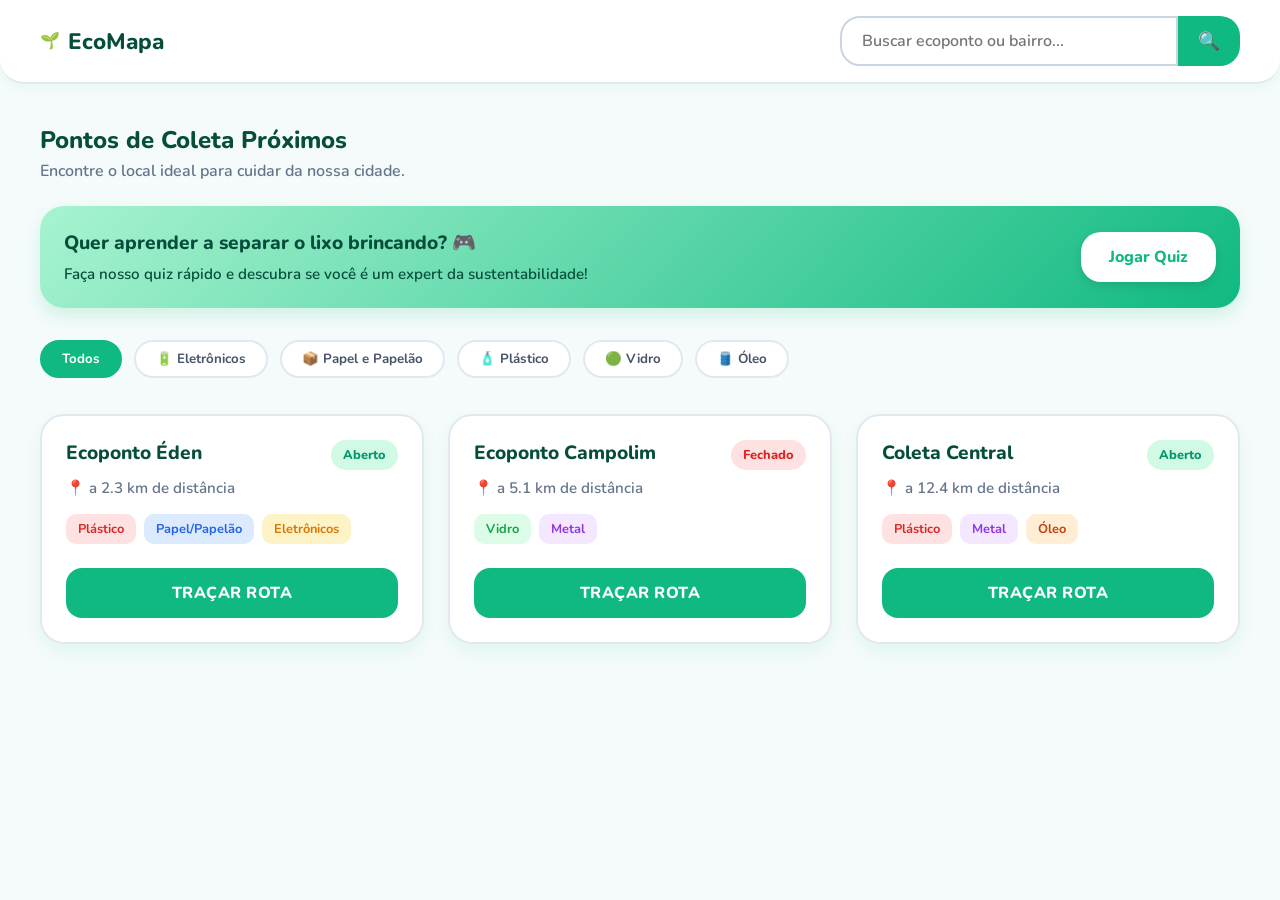
==== index.html @ 35555a13 "Pages" ====
<!DOCTYPE html>
<html lang="pt-BR">
<head>
  <meta charset="UTF-8">
  <meta name="viewport" content="width=device-width, initial-scale=1.0">
  <title>EcoMapa - Cidades Inteligentes</title>
  
  <link rel="stylesheet" href="../css/capa.css">
  
  <link rel="preconnect" href="https://fonts.googleapis.com">
  <link rel="preconnect" href="https://fonts.gstatic.com" crossorigin>
  <link href="https://fonts.googleapis.com/css2?family=Nunito:wght@400;600;800&display=swap" rel="stylesheet">
</head>
<body>

  <header class="header-principal">
    <div class="logo-container">
      <span class="logo-icone">🌱</span>
      <h1 class="logo-texto">EcoMapa</h1>
    </div>
    
    <div class="busca-container">
      <input type="text" id="campo-busca" class="input-busca" placeholder="Buscar ecoponto ou bairro...">
      <button class="btn-busca" aria-label="Buscar">🔍</button>
    </div>
  </header>

  <main class="conteudo-principal">
    
    <div class="titulo-secao">
      <h2>Pontos de Coleta Próximos</h2>
      <p>Encontre o local ideal para cuidar da nossa cidade.</p>
    </div>

    <div class="banner-quiz">
      <div class="texto-quiz">
        <h3>Quer aprender a separar o lixo brincando? 🎮</h3>
        <p>Faça nosso quiz rápido e descubra se você é um expert da sustentabilidade!</p>
      </div>
      <button class="btn-quiz" id="btn-abrir-quiz">Jogar Quiz</button>
    </div>

    <section class="filtros">
      <button class="btn-filtro ativo" data-filter="todos">Todos</button>
      <button class="btn-filtro" data-filter="eletronico">🔋 Eletrônicos</button>
      <button class="btn-filtro" data-filter="papel">📦 Papel e Papelão</button>
      <button class="btn-filtro" data-filter="plastico">🧴 Plástico</button>
      <button class="btn-filtro" data-filter="vidro">🟢 Vidro</button>
      <button class="btn-filtro" data-filter="oleo">🛢️ Óleo</button>
    </section>

    <section class="grid-ecopontos" id="lista-cards">
      
      <div class="card-ecoponto" data-categorias="plastico papel eletronico" data-lat="-23.4312" data-lng="-47.4123">
        <div class="card-header">
          <h3 class="nome-ecoponto">Ecoponto Éden</h3>
          <span class="status aberto">Aberto</span>
        </div>
        <p class="distancia">📍 a 2.3 km de distância</p>
        <div class="materiais">
          <span class="tag plastico">Plástico</span>
          <span class="tag papel">Papel/Papelão</span>
          <span class="tag eletronico">Eletrônicos</span>
        </div>
        <button class="btn-rota">Traçar Rota</button>
      </div>

      <div class="card-ecoponto" data-categorias="vidro metal" data-lat="-23.5354" data-lng="-47.4645">
        <div class="card-header">
          <h3 class="nome-ecoponto">Ecoponto Campolim</h3>
          <span class="status fechado">Fechado</span>
        </div>
        <p class="distancia">📍 a 5.1 km de distância</p>
        <div class="materiais">
          <span class="tag vidro">Vidro</span>
          <span class="tag metal">Metal</span>
        </div>
        <button class="btn-rota">Traçar Rota</button>
      </div>

      <div class="card-ecoponto" data-categorias="plastico metal oleo" data-lat="-23.5342" data-lng="-47.2608">
        <div class="card-header">
          <h3 class="nome-ecoponto">Coleta Central</h3>
          <span class="status aberto">Aberto</span>
        </div>
        <p class="distancia">📍 a 12.4 km de distância</p>
        <div class="materiais">
          <span class="tag plastico">Plástico</span>
          <span class="tag metal">Metal</span>
          <span class="tag oleo">Óleo</span>
        </div>
        <button class="btn-rota">Traçar Rota</button>
      </div>

    </section>
  </main>

  <script src="../js/capa.js"></script>
</body>
</html>
---- css/capa.css ----
/* RESET E FONTES - Estilo Fofo (Soft UI) */
body {
  margin: 0;
  font-family: 'Nunito', sans-serif;
  background-color: #F4FBFA; /* Fundo verde menta bem clarinho */
  color: #333;
}

/* CABEÇALHO */
.header-principal {
  background-color: #FFFFFF;
  padding: 16px 20px;
  display: flex;
  flex-direction: column;
  gap: 16px;
  box-shadow: 0 4px 12px rgba(16, 185, 129, 0.05);
  position: sticky;
  top: 0;
  z-index: 100;
  border-bottom: 2px solid #E2E8F0;
  border-radius: 0 0 24px 24px; /* Cabeçalho arredondado embaixo */
}

.logo-container {
  display: flex;
  align-items: center;
  gap: 8px;
}

.logo-texto {
  font-size: 1.4rem;
  font-weight: 800;
  color: #064E3B; /* Verde bem escuro */
  margin: 0;
}

.busca-container {
  display: flex;
  width: 100%;
}

.input-busca {
  width: 100%;
  font-family: 'Nunito', sans-serif;
  padding: 12px 20px;
  border: 2px solid #CBD5E1;
  border-radius: 20px 0 0 20px; /* Arredondado amigável */
  font-size: 1rem;
  font-weight: 600;
  outline: none;
  transition: border-color 0.2s;
}

.input-busca:focus { border-color: #10B981; }

.btn-busca {
  background-color: #10B981;
  color: white;
  border: none;
  padding: 0 20px;
  border-radius: 0 20px 20px 0;
  cursor: pointer;
  font-size: 1.1rem;
}

.btn-busca:hover { background-color: #059669; }

/* ÁREA PRINCIPAL */
.conteudo-principal {
  padding: 24px 20px;
  max-width: 1200px;
  margin: 0 auto;
}

.titulo-secao h2 {
  margin: 0 0 4px 0;
  color: #064E3B;
  font-weight: 800;
}

.titulo-secao p {
  margin: 0 0 24px 0;
  color: #64748B;
  font-weight: 600;
}

/* BANNER DO QUIZ */
.banner-quiz {
  background: linear-gradient(135deg, #A7F3D0 0%, #10B981 100%);
  border-radius: 24px;
  padding: 24px;
  display: flex;
  justify-content: space-between;
  align-items: center;
  margin-bottom: 32px;
  box-shadow: 0 8px 16px rgba(16, 185, 129, 0.15);
}

.texto-quiz h3 {
  margin: 0 0 8px 0;
  color: #064E3B;
  font-weight: 800;
  font-size: 1.2rem;
}

.texto-quiz p {
  margin: 0;
  color: #064E3B;
  font-weight: 600;
  font-size: 0.95rem;
}

.btn-quiz {
  background-color: #FFFFFF;
  color: #10B981;
  border: none;
  padding: 14px 28px;
  border-radius: 20px;
  font-family: 'Nunito', sans-serif;
  font-weight: 800;
  font-size: 1rem;
  cursor: pointer;
  box-shadow: 0 4px 10px rgba(0, 0, 0, 0.1);
  transition: transform 0.2s;
  white-space: nowrap;
}

.btn-quiz:hover { transform: scale(1.05) translateY(-2px); }
.btn-quiz:active { transform: scale(0.95); }

/* FILTROS */
.filtros {
  display: flex;
  gap: 12px;
  overflow-x: auto;
  padding-bottom: 12px;
  margin-bottom: 24px;
  scrollbar-width: none;
}
.filtros::-webkit-scrollbar { display: none; }

.btn-filtro {
  background-color: #FFFFFF;
  border: 2px solid #E2E8F0;
  padding: 8px 20px;
  border-radius: 30px; /* Estilo pílula gordinha */
  font-family: 'Nunito', sans-serif;
  font-weight: 700;
  color: #475569;
  cursor: pointer;
  white-space: nowrap;
  transition: all 0.2s;
}

.btn-filtro:hover { border-color: #10B981; color: #10B981; transform: translateY(-2px); }
.btn-filtro.ativo { background-color: #10B981; color: white; border-color: #10B981; }

/* GRID DE CARDS */
.grid-ecopontos {
  display: grid;
  grid-template-columns: repeat(auto-fill, minmax(300px, 1fr));
  gap: 24px;
}

.card-ecoponto {
  background-color: #FFFFFF;
  border-radius: 24px; /* Mais arredondado */
  padding: 24px;
  box-shadow: 0 8px 16px rgba(16, 185, 129, 0.08);
  border: 2px solid #E2E8F0;
  transition: transform 0.3s cubic-bezier(0.175, 0.885, 0.32, 1.275), box-shadow 0.3s; /* Efeito Bounce (Pulo) */
}

.card-ecoponto:hover {
  transform: translateY(-8px) scale(1.02);
  box-shadow: 0 15px 25px rgba(16, 185, 129, 0.15);
  border-color: #10B981;
}

.card-header {
  display: flex;
  justify-content: space-between;
  align-items: flex-start;
  margin-bottom: 8px;
}

.card-header h3 {
  margin: 0;
  color: #064E3B;
  font-size: 1.2rem;
  font-weight: 800;
}

.status {
  font-size: 0.8rem;
  font-weight: 800;
  padding: 6px 12px;
  border-radius: 20px;
  white-space: nowrap;
}
.status.aberto { background-color: #D1FAE5; color: #059669; }
.status.fechado { background-color: #FEE2E2; color: #DC2626; }

.distancia {
  color: #64748B;
  font-size: 0.95rem;
  font-weight: 600;
  margin-top: 0;
  margin-bottom: 16px;
}

.materiais {
  display: flex;
  flex-wrap: wrap;
  gap: 8px;
  margin-bottom: 24px;
}

.tag {
  font-size: 0.8rem;
  font-weight: 700;
  padding: 6px 12px;
  border-radius: 10px;
}
.tag.plastico { background-color: #FEE2E2; color: #DC2626; }
.tag.papel { background-color: #DBEAFE; color: #2563EB; }
.tag.eletronico { background-color: #FEF3C7; color: #D97706; }
.tag.vidro { background-color: #DCFCE7; color: #16A34A; }
.tag.metal { background-color: #F3E8FF; color: #9333EA; }
.tag.oleo { background-color: #FFEDD5; color: #C2410C; }

/* BOTÃO DE ROTA WAZE */
.btn-rota {
  width: 100%;
  background-color: #10B981;
  color: white;
  border: none;
  padding: 14px;
  border-radius: 16px;
  font-family: 'Nunito', sans-serif;
  font-size: 1rem;
  font-weight: 800;
  text-transform: uppercase;
  letter-spacing: 0.5px;
  cursor: pointer;
  transition: background-color 0.2s, transform 0.1s;
}
.btn-rota:hover { background-color: #059669; }
.btn-rota:active { transform: scale(0.95); }

/* CLASSE JS */
.escondido { display: none !important; }

/* RESPONSIVIDADE */
@media (min-width: 768px) {
  .header-principal {
    flex-direction: row;
    justify-content: space-between;
    align-items: center;
    padding: 16px 40px;
  }
  .busca-container { max-width: 400px; }
  .conteudo-principal { padding: 40px; }
}

@media (max-width: 600px) {
  .banner-quiz {
    flex-direction: column;
    text-align: center;
    gap: 16px;
  }
}
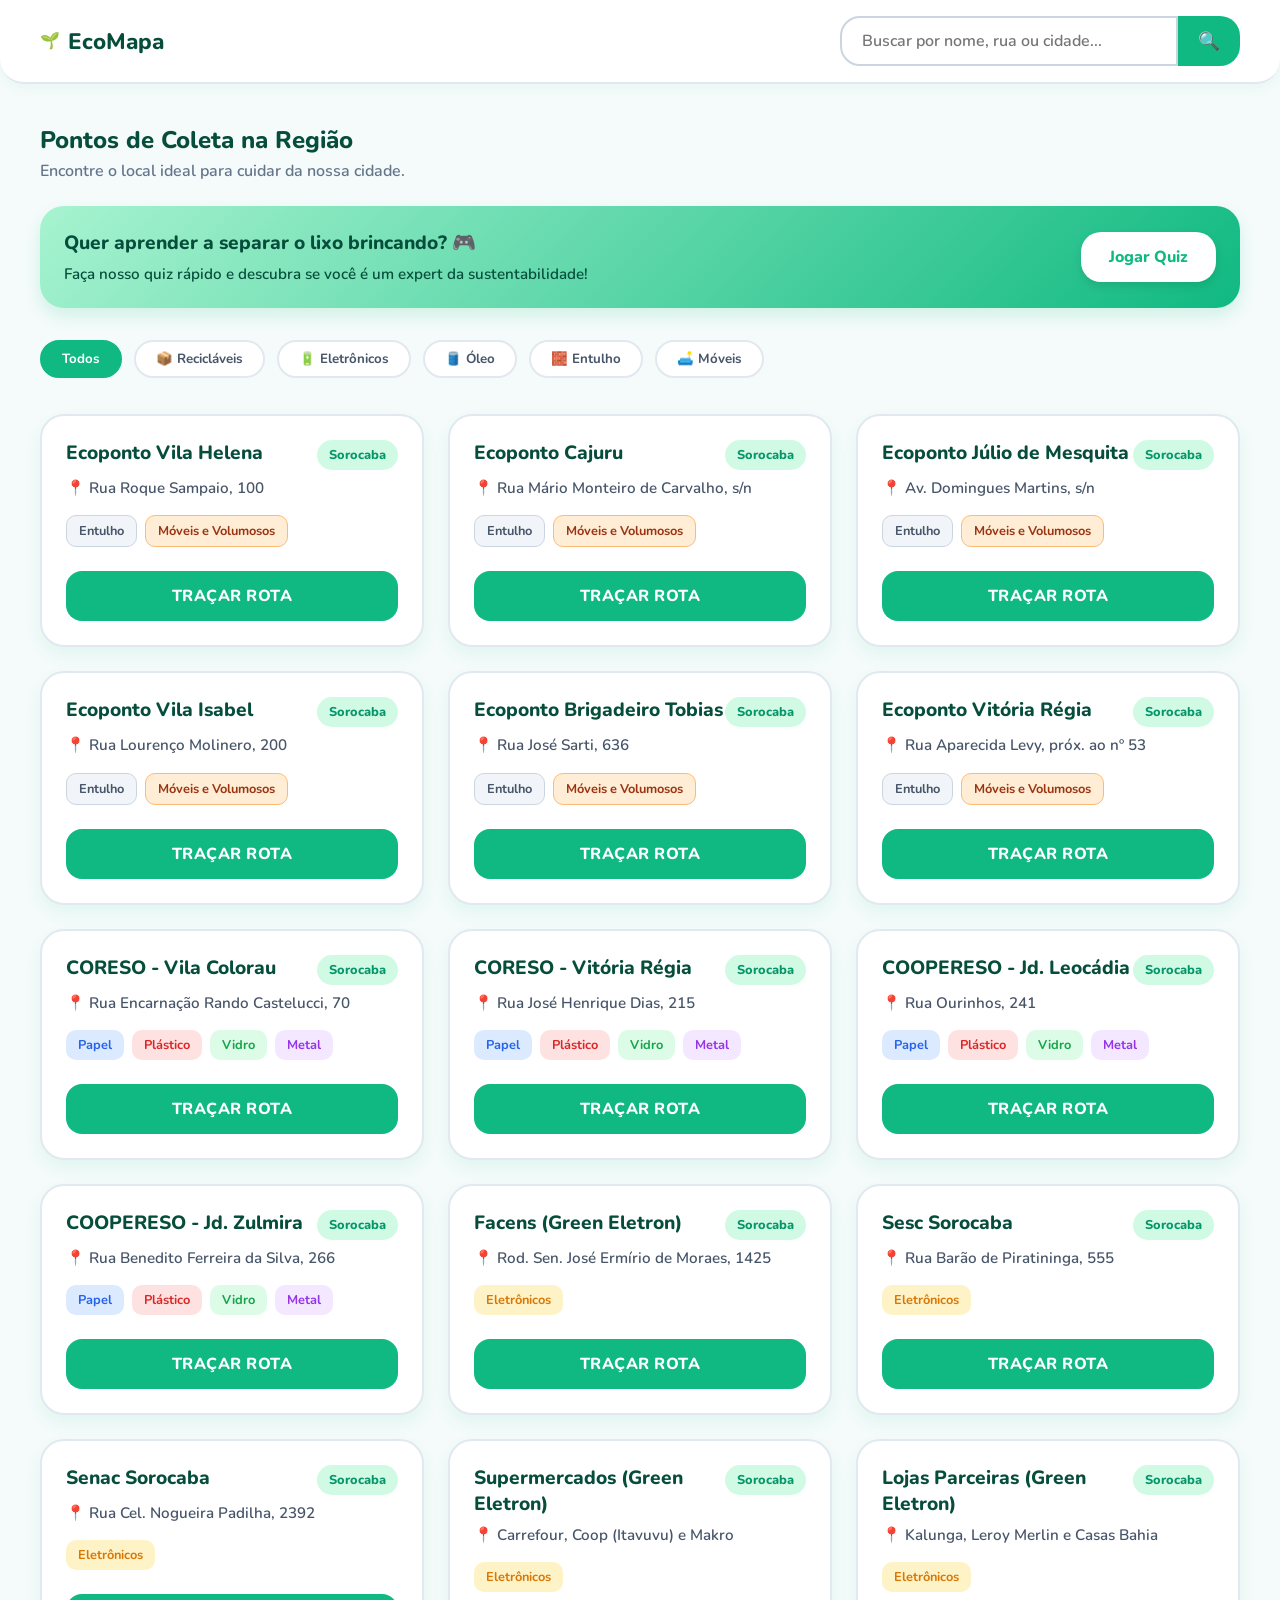
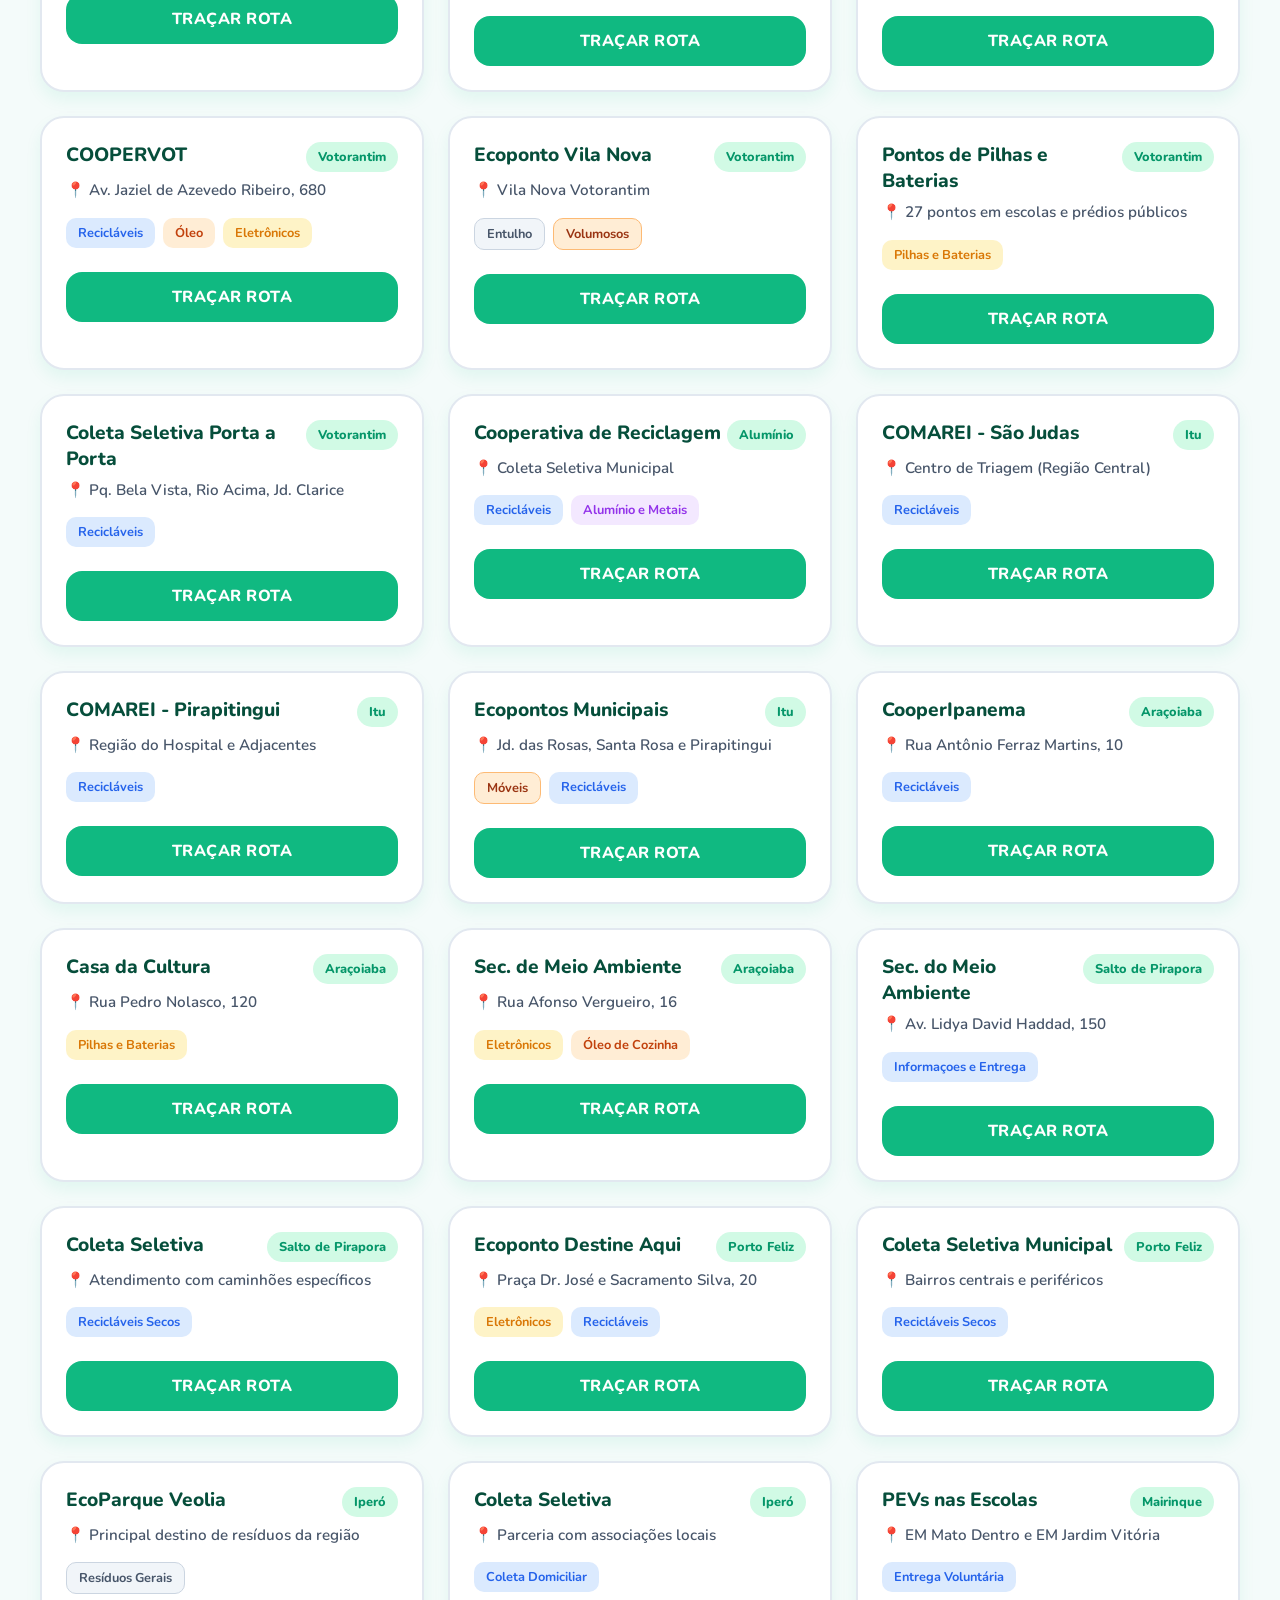
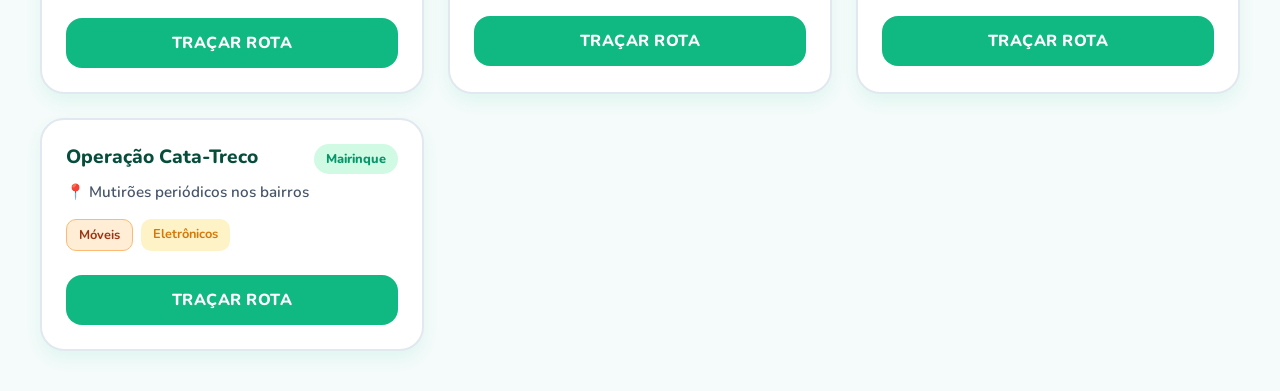
==== commit 16116c75: "Adicionei mais cards de locais" ====
--- a/index.html
+++ b/index.html
@@ -3,12 +3,8 @@
 <head>
   <meta charset="UTF-8">
   <meta name="viewport" content="width=device-width, initial-scale=1.0">
-  <title>EcoMapa - Cidades Inteligentes</title>
-  
-  <link rel="stylesheet" href="../css/capa.css">
-  
-  <link rel="preconnect" href="https://fonts.googleapis.com">
-  <link rel="preconnect" href="https://fonts.gstatic.com" crossorigin>
+  <title>EcoMapa - Cidades Inteligentes</title> 
+  <link rel="stylesheet" href="./css/capa.css">
   <link href="https://fonts.googleapis.com/css2?family=Nunito:wght@400;600;800&display=swap" rel="stylesheet">
 </head>
 <body>
@@ -20,7 +16,7 @@
     </div>
     
     <div class="busca-container">
-      <input type="text" id="campo-busca" class="input-busca" placeholder="Buscar ecoponto ou bairro...">
+      <input type="text" id="campo-busca" class="input-busca" placeholder="Buscar por nome, rua ou cidade...">
       <button class="btn-busca" aria-label="Buscar">🔍</button>
     </div>
   </header>
@@ -28,7 +24,7 @@
   <main class="conteudo-principal">
     
     <div class="titulo-secao">
-      <h2>Pontos de Coleta Próximos</h2>
+      <h2>Pontos de Coleta na Região</h2>
       <p>Encontre o local ideal para cuidar da nossa cidade.</p>
     </div>
 
@@ -42,59 +38,257 @@
 
     <section class="filtros">
       <button class="btn-filtro ativo" data-filter="todos">Todos</button>
+      <button class="btn-filtro" data-filter="papel">📦 Recicláveis</button>
       <button class="btn-filtro" data-filter="eletronico">🔋 Eletrônicos</button>
-      <button class="btn-filtro" data-filter="papel">📦 Papel e Papelão</button>
-      <button class="btn-filtro" data-filter="plastico">🧴 Plástico</button>
-      <button class="btn-filtro" data-filter="vidro">🟢 Vidro</button>
       <button class="btn-filtro" data-filter="oleo">🛢️ Óleo</button>
+      <button class="btn-filtro" data-filter="entulho">🧱 Entulho</button>
+      <button class="btn-filtro" data-filter="moveis">🛋️ Móveis</button>
     </section>
 
     <section class="grid-ecopontos" id="lista-cards">
       
-      <div class="card-ecoponto" data-categorias="plastico papel eletronico" data-lat="-23.4312" data-lng="-47.4123">
-        <div class="card-header">
-          <h3 class="nome-ecoponto">Ecoponto Éden</h3>
-          <span class="status aberto">Aberto</span>
-        </div>
-        <p class="distancia">📍 a 2.3 km de distância</p>
-        <div class="materiais">
-          <span class="tag plastico">Plástico</span>
-          <span class="tag papel">Papel/Papelão</span>
-          <span class="tag eletronico">Eletrônicos</span>
-        </div>
-        <button class="btn-rota">Traçar Rota</button>
-      </div>
-
-      <div class="card-ecoponto" data-categorias="vidro metal" data-lat="-23.5354" data-lng="-47.4645">
-        <div class="card-header">
-          <h3 class="nome-ecoponto">Ecoponto Campolim</h3>
-          <span class="status fechado">Fechado</span>
-        </div>
-        <p class="distancia">📍 a 5.1 km de distância</p>
-        <div class="materiais">
-          <span class="tag vidro">Vidro</span>
-          <span class="tag metal">Metal</span>
-        </div>
-        <button class="btn-rota">Traçar Rota</button>
-      </div>
-
-      <div class="card-ecoponto" data-categorias="plastico metal oleo" data-lat="-23.5342" data-lng="-47.2608">
-        <div class="card-header">
-          <h3 class="nome-ecoponto">Coleta Central</h3>
-          <span class="status aberto">Aberto</span>
-        </div>
-        <p class="distancia">📍 a 12.4 km de distância</p>
-        <div class="materiais">
-          <span class="tag plastico">Plástico</span>
-          <span class="tag metal">Metal</span>
-          <span class="tag oleo">Óleo</span>
-        </div>
+      <div class="card-ecoponto" data-categorias="entulho moveis" data-lat="-23.4562" data-lng="-47.4851">
+        <div class="card-header"><h3>Ecoponto Vila Helena</h3><span class="status aberto">Sorocaba</span></div>
+        <p class="endereco">📍 Rua Roque Sampaio, 100</p>
+        <div class="materiais"><span class="tag entulho">Entulho</span><span class="tag moveis">Móveis e Volumosos</span></div>
+        <button class="btn-rota">Traçar Rota</button>
+      </div>
+
+      <div class="card-ecoponto" data-categorias="entulho moveis" data-lat="-23.4448" data-lng="-47.4087">
+        <div class="card-header"><h3>Ecoponto Cajuru</h3><span class="status aberto">Sorocaba</span></div>
+        <p class="endereco">📍 Rua Mário Monteiro de Carvalho, s/n</p>
+        <div class="materiais"><span class="tag entulho">Entulho</span><span class="tag moveis">Móveis e Volumosos</span></div>
+        <button class="btn-rota">Traçar Rota</button>
+      </div>
+
+      <div class="card-ecoponto" data-categorias="entulho moveis" data-lat="-23.5186" data-lng="-47.4988">
+        <div class="card-header"><h3>Ecoponto Júlio de Mesquita</h3><span class="status aberto">Sorocaba</span></div>
+        <p class="endereco">📍 Av. Domingues Martins, s/n</p>
+        <div class="materiais"><span class="tag entulho">Entulho</span><span class="tag moveis">Móveis e Volumosos</span></div>
+        <button class="btn-rota">Traçar Rota</button>
+      </div>
+
+      <div class="card-ecoponto" data-categorias="entulho moveis" data-lat="-23.4901" data-lng="-47.4200">
+        <div class="card-header"><h3>Ecoponto Vila Isabel</h3><span class="status aberto">Sorocaba</span></div>
+        <p class="endereco">📍 Rua Lourenço Molinero, 200</p>
+        <div class="materiais"><span class="tag entulho">Entulho</span><span class="tag moveis">Móveis e Volumosos</span></div>
+        <button class="btn-rota">Traçar Rota</button>
+      </div>
+
+      <div class="card-ecoponto" data-categorias="entulho moveis" data-lat="-23.5072" data-lng="-47.3768">
+        <div class="card-header"><h3>Ecoponto Brigadeiro Tobias</h3><span class="status aberto">Sorocaba</span></div>
+        <p class="endereco">📍 Rua José Sarti, 636</p>
+        <div class="materiais"><span class="tag entulho">Entulho</span><span class="tag moveis">Móveis e Volumosos</span></div>
+        <button class="btn-rota">Traçar Rota</button>
+      </div>
+
+      <div class="card-ecoponto" data-categorias="entulho moveis" data-lat="-23.4320" data-lng="-47.4650">
+        <div class="card-header"><h3>Ecoponto Vitória Régia</h3><span class="status aberto">Sorocaba</span></div>
+        <p class="endereco">📍 Rua Aparecida Levy, próx. ao nº 53</p>
+        <div class="materiais"><span class="tag entulho">Entulho</span><span class="tag moveis">Móveis e Volumosos</span></div>
+        <button class="btn-rota">Traçar Rota</button>
+      </div>
+
+      <div class="card-ecoponto" data-categorias="papel plastico vidro metal oleo" data-lat="-23.5045" data-lng="-47.4367">
+        <div class="card-header"><h3>CORESO - Vila Colorau</h3><span class="status aberto">Sorocaba</span></div>
+        <p class="endereco">📍 Rua Encarnação Rando Castelucci, 70</p>
+        <div class="materiais"><span class="tag papel">Papel</span><span class="tag plastico">Plástico</span><span class="tag vidro">Vidro</span><span class="tag metal">Metal</span></div>
+        <button class="btn-rota">Traçar Rota</button>
+      </div>
+
+      <div class="card-ecoponto" data-categorias="papel plastico vidro metal" data-lat="-23.4345" data-lng="-47.4632">
+        <div class="card-header"><h3>CORESO - Vitória Régia</h3><span class="status aberto">Sorocaba</span></div>
+        <p class="endereco">📍 Rua José Henrique Dias, 215</p>
+        <div class="materiais"><span class="tag papel">Papel</span><span class="tag plastico">Plástico</span><span class="tag vidro">Vidro</span><span class="tag metal">Metal</span></div>
+        <button class="btn-rota">Traçar Rota</button>
+      </div>
+
+      <div class="card-ecoponto" data-categorias="papel plastico vidro metal" data-lat="-23.4830" data-lng="-47.4285">
+        <div class="card-header"><h3>COOPERESO - Jd. Leocádia</h3><span class="status aberto">Sorocaba</span></div>
+        <p class="endereco">📍 Rua Ourinhos, 241</p>
+        <div class="materiais"><span class="tag papel">Papel</span><span class="tag plastico">Plástico</span><span class="tag vidro">Vidro</span><span class="tag metal">Metal</span></div>
+        <button class="btn-rota">Traçar Rota</button>
+      </div>
+
+      <div class="card-ecoponto" data-categorias="papel plastico vidro metal" data-lat="-23.5100" data-lng="-47.4820">
+        <div class="card-header"><h3>COOPERESO - Jd. Zulmira</h3><span class="status aberto">Sorocaba</span></div>
+        <p class="endereco">📍 Rua Benedito Ferreira da Silva, 266</p>
+        <div class="materiais"><span class="tag papel">Papel</span><span class="tag plastico">Plástico</span><span class="tag vidro">Vidro</span><span class="tag metal">Metal</span></div>
+        <button class="btn-rota">Traçar Rota</button>
+      </div>
+
+      <div class="card-ecoponto" data-categorias="eletronico" data-lat="-23.4674" data-lng="-47.4257">
+        <div class="card-header"><h3>Facens (Green Eletron)</h3><span class="status aberto">Sorocaba</span></div>
+        <p class="endereco">📍 Rod. Sen. José Ermírio de Moraes, 1425</p>
+        <div class="materiais"><span class="tag eletronico">Eletrônicos</span></div>
+        <button class="btn-rota">Traçar Rota</button>
+      </div>
+
+      <div class="card-ecoponto" data-categorias="eletronico" data-lat="-23.5158" data-lng="-47.4584">
+        <div class="card-header"><h3>Sesc Sorocaba</h3><span class="status aberto">Sorocaba</span></div>
+        <p class="endereco">📍 Rua Barão de Piratininga, 555</p>
+        <div class="materiais"><span class="tag eletronico">Eletrônicos</span></div>
+        <button class="btn-rota">Traçar Rota</button>
+      </div>
+
+      <div class="card-ecoponto" data-categorias="eletronico" data-lat="-23.5118" data-lng="-47.4437">
+        <div class="card-header"><h3>Senac Sorocaba</h3><span class="status aberto">Sorocaba</span></div>
+        <p class="endereco">📍 Rua Cel. Nogueira Padilha, 2392</p>
+        <div class="materiais"><span class="tag eletronico">Eletrônicos</span></div>
+        <button class="btn-rota">Traçar Rota</button>
+      </div>
+
+      <div class="card-ecoponto" data-categorias="eletronico">
+        <div class="card-header"><h3>Supermercados (Green Eletron)</h3><span class="status aberto">Sorocaba</span></div>
+        <p class="endereco">📍 Carrefour, Coop (Itavuvu) e Makro</p>
+        <div class="materiais"><span class="tag eletronico">Eletrônicos</span></div>
+        <button class="btn-rota">Traçar Rota</button>
+      </div>
+
+      <div class="card-ecoponto" data-categorias="eletronico">
+        <div class="card-header"><h3>Lojas Parceiras (Green Eletron)</h3><span class="status aberto">Sorocaba</span></div>
+        <p class="endereco">📍 Kalunga, Leroy Merlin e Casas Bahia</p>
+        <div class="materiais"><span class="tag eletronico">Eletrônicos</span></div>
+        <button class="btn-rota">Traçar Rota</button>
+      </div>
+
+      <div class="card-ecoponto" data-categorias="papel plastico vidro metal oleo eletronico" data-lat="-23.5412" data-lng="-47.4395">
+        <div class="card-header"><h3>COOPERVOT</h3><span class="status aberto">Votorantim</span></div>
+        <p class="endereco">📍 Av. Jaziel de Azevedo Ribeiro, 680</p>
+        <div class="materiais"><span class="tag papel">Recicláveis</span><span class="tag oleo">Óleo</span><span class="tag eletronico">Eletrônicos</span></div>
+        <button class="btn-rota">Traçar Rota</button>
+      </div>
+
+      <div class="card-ecoponto" data-categorias="entulho moveis" data-lat="-23.5480" data-lng="-47.4450">
+        <div class="card-header"><h3>Ecoponto Vila Nova</h3><span class="status aberto">Votorantim</span></div>
+        <p class="endereco">📍 Vila Nova Votorantim</p>
+        <div class="materiais"><span class="tag entulho">Entulho</span><span class="tag moveis">Volumosos</span></div>
+        <button class="btn-rota">Traçar Rota</button>
+      </div>
+
+      <div class="card-ecoponto" data-categorias="eletronico">
+        <div class="card-header"><h3>Pontos de Pilhas e Baterias</h3><span class="status aberto">Votorantim</span></div>
+        <p class="endereco">📍 27 pontos em escolas e prédios públicos</p>
+        <div class="materiais"><span class="tag eletronico">Pilhas e Baterias</span></div>
+        <button class="btn-rota">Traçar Rota</button>
+      </div>
+
+      <div class="card-ecoponto" data-categorias="papel plastico vidro metal">
+        <div class="card-header"><h3>Coleta Seletiva Porta a Porta</h3><span class="status aberto">Votorantim</span></div>
+        <p class="endereco">📍 Pq. Bela Vista, Rio Acima, Jd. Clarice</p>
+        <div class="materiais"><span class="tag papel">Recicláveis</span></div>
+        <button class="btn-rota">Traçar Rota</button>
+      </div>
+
+      <div class="card-ecoponto" data-categorias="papel plastico vidro metal">
+        <div class="card-header"><h3>Cooperativa de Reciclagem</h3><span class="status aberto">Alumínio</span></div>
+        <p class="endereco">📍 Coleta Seletiva Municipal</p>
+        <div class="materiais"><span class="tag papel">Recicláveis</span><span class="tag metal">Alumínio e Metais</span></div>
+        <button class="btn-rota">Traçar Rota</button>
+      </div>
+
+      <div class="card-ecoponto" data-categorias="papel plastico metal vidro" data-lat="-23.2685" data-lng="-47.2965">
+        <div class="card-header"><h3>COMAREI - São Judas</h3><span class="status aberto">Itu</span></div>
+        <p class="endereco">📍 Centro de Triagem (Região Central)</p>
+        <div class="materiais"><span class="tag papel">Recicláveis</span></div>
+        <button class="btn-rota">Traçar Rota</button>
+      </div>
+
+      <div class="card-ecoponto" data-categorias="papel plastico metal vidro">
+        <div class="card-header"><h3>COMAREI - Pirapitingui</h3><span class="status aberto">Itu</span></div>
+        <p class="endereco">📍 Região do Hospital e Adjacentes</p>
+        <div class="materiais"><span class="tag papel">Recicláveis</span></div>
+        <button class="btn-rota">Traçar Rota</button>
+      </div>
+
+      <div class="card-ecoponto" data-categorias="moveis papel plastico metal vidro">
+        <div class="card-header"><h3>Ecopontos Municipais</h3><span class="status aberto">Itu</span></div>
+        <p class="endereco">📍 Jd. das Rosas, Santa Rosa e Pirapitingui</p>
+        <div class="materiais"><span class="tag moveis">Móveis</span><span class="tag papel">Recicláveis</span></div>
+        <button class="btn-rota">Traçar Rota</button>
+      </div>
+
+      <div class="card-ecoponto" data-categorias="papel plastico metal vidro" data-lat="-23.5220" data-lng="-47.6150">
+        <div class="card-header"><h3>CooperIpanema</h3><span class="status aberto">Araçoiaba</span></div>
+        <p class="endereco">📍 Rua Antônio Ferraz Martins, 10</p>
+        <div class="materiais"><span class="tag papel">Recicláveis</span></div>
+        <button class="btn-rota">Traçar Rota</button>
+      </div>
+
+      <div class="card-ecoponto" data-categorias="eletronico">
+        <div class="card-header"><h3>Casa da Cultura</h3><span class="status aberto">Araçoiaba</span></div>
+        <p class="endereco">📍 Rua Pedro Nolasco, 120</p>
+        <div class="materiais"><span class="tag eletronico">Pilhas e Baterias</span></div>
+        <button class="btn-rota">Traçar Rota</button>
+      </div>
+
+      <div class="card-ecoponto" data-categorias="eletronico oleo">
+        <div class="card-header"><h3>Sec. de Meio Ambiente</h3><span class="status aberto">Araçoiaba</span></div>
+        <p class="endereco">📍 Rua Afonso Vergueiro, 16</p>
+        <div class="materiais"><span class="tag eletronico">Eletrônicos</span><span class="tag oleo">Óleo de Cozinha</span></div>
+        <button class="btn-rota">Traçar Rota</button>
+      </div>
+
+      <div class="card-ecoponto" data-categorias="papel plastico metal vidro">
+        <div class="card-header"><h3>Sec. do Meio Ambiente</h3><span class="status aberto">Salto de Pirapora</span></div>
+        <p class="endereco">📍 Av. Lidya David Haddad, 150</p>
+        <div class="materiais"><span class="tag papel">Informaçoes e Entrega</span></div>
+        <button class="btn-rota">Traçar Rota</button>
+      </div>
+
+      <div class="card-ecoponto" data-categorias="papel plastico metal vidro">
+        <div class="card-header"><h3>Coleta Seletiva</h3><span class="status aberto">Salto de Pirapora</span></div>
+        <p class="endereco">📍 Atendimento com caminhões específicos</p>
+        <div class="materiais"><span class="tag papel">Recicláveis Secos</span></div>
+        <button class="btn-rota">Traçar Rota</button>
+      </div>
+
+      <div class="card-ecoponto" data-categorias="eletronico papel plastico metal vidro" data-lat="-23.2135" data-lng="-47.5255">
+        <div class="card-header"><h3>Ecoponto Destine Aqui</h3><span class="status aberto">Porto Feliz</span></div>
+        <p class="endereco">📍 Praça Dr. José e Sacramento Silva, 20</p>
+        <div class="materiais"><span class="tag eletronico">Eletrônicos</span><span class="tag papel">Recicláveis</span></div>
+        <button class="btn-rota">Traçar Rota</button>
+      </div>
+
+      <div class="card-ecoponto" data-categorias="papel plastico metal vidro">
+        <div class="card-header"><h3>Coleta Seletiva Municipal</h3><span class="status aberto">Porto Feliz</span></div>
+        <p class="endereco">📍 Bairros centrais e periféricos</p>
+        <div class="materiais"><span class="tag papel">Recicláveis Secos</span></div>
+        <button class="btn-rota">Traçar Rota</button>
+      </div>
+
+      <div class="card-ecoponto" data-categorias="entulho">
+        <div class="card-header"><h3>EcoParque Veolia</h3><span class="status aberto">Iperó</span></div>
+        <p class="endereco">📍 Principal destino de resíduos da região</p>
+        <div class="materiais"><span class="tag entulho">Resíduos Gerais</span></div>
+        <button class="btn-rota">Traçar Rota</button>
+      </div>
+
+      <div class="card-ecoponto" data-categorias="papel plastico metal vidro">
+        <div class="card-header"><h3>Coleta Seletiva</h3><span class="status aberto">Iperó</span></div>
+        <p class="endereco">📍 Parceria com associações locais</p>
+        <div class="materiais"><span class="tag papel">Coleta Domiciliar</span></div>
+        <button class="btn-rota">Traçar Rota</button>
+      </div>
+
+      <div class="card-ecoponto" data-categorias="papel plastico metal vidro">
+        <div class="card-header"><h3>PEVs nas Escolas</h3><span class="status aberto">Mairinque</span></div>
+        <p class="endereco">📍 EM Mato Dentro e EM Jardim Vitória</p>
+        <div class="materiais"><span class="tag papel">Entrega Voluntária</span></div>
+        <button class="btn-rota">Traçar Rota</button>
+      </div>
+
+      <div class="card-ecoponto" data-categorias="moveis eletronico">
+        <div class="card-header"><h3>Operação Cata-Treco</h3><span class="status aberto">Mairinque</span></div>
+        <p class="endereco">📍 Mutirões periódicos nos bairros</p>
+        <div class="materiais"><span class="tag moveis">Móveis</span><span class="tag eletronico">Eletrônicos</span></div>
         <button class="btn-rota">Traçar Rota</button>
       </div>
 
     </section>
+
   </main>
 
-  <script src="../js/capa.js"></script>
+  <script src="./js/capa.js"></script>
 </body>
 </html>
--- a/css/capa.css
+++ b/css/capa.css
@@ -201,12 +201,14 @@
 .status.aberto { background-color: #D1FAE5; color: #059669; }
 .status.fechado { background-color: #FEE2E2; color: #DC2626; }
 
-.distancia {
-  color: #64748B;
+/* --- ATUALIZAÇÃO: ENDEREÇOS E NOVAS TAGS --- */
+.endereco {
+  color: #475569;
   font-size: 0.95rem;
   font-weight: 600;
   margin-top: 0;
   margin-bottom: 16px;
+  line-height: 1.4;
 }
 
 .materiais {
@@ -222,6 +224,7 @@
   padding: 6px 12px;
   border-radius: 10px;
 }
+
 .tag.plastico { background-color: #FEE2E2; color: #DC2626; }
 .tag.papel { background-color: #DBEAFE; color: #2563EB; }
 .tag.eletronico { background-color: #FEF3C7; color: #D97706; }
@@ -229,7 +232,11 @@
 .tag.metal { background-color: #F3E8FF; color: #9333EA; }
 .tag.oleo { background-color: #FFEDD5; color: #C2410C; }
 
-/* BOTÃO DE ROTA WAZE */
+/* Novas Tags */
+.tag.entulho { background-color: #F1F5F9; color: #475569; border: 1px solid #CBD5E1; }
+.tag.moveis { background-color: #FFEDD5; color: #9A3412; border: 1px solid #FDBA74; }
+
+/* BOTÃO DE ROTA MAPS */
 .btn-rota {
   width: 100%;
   background-color: #10B981;
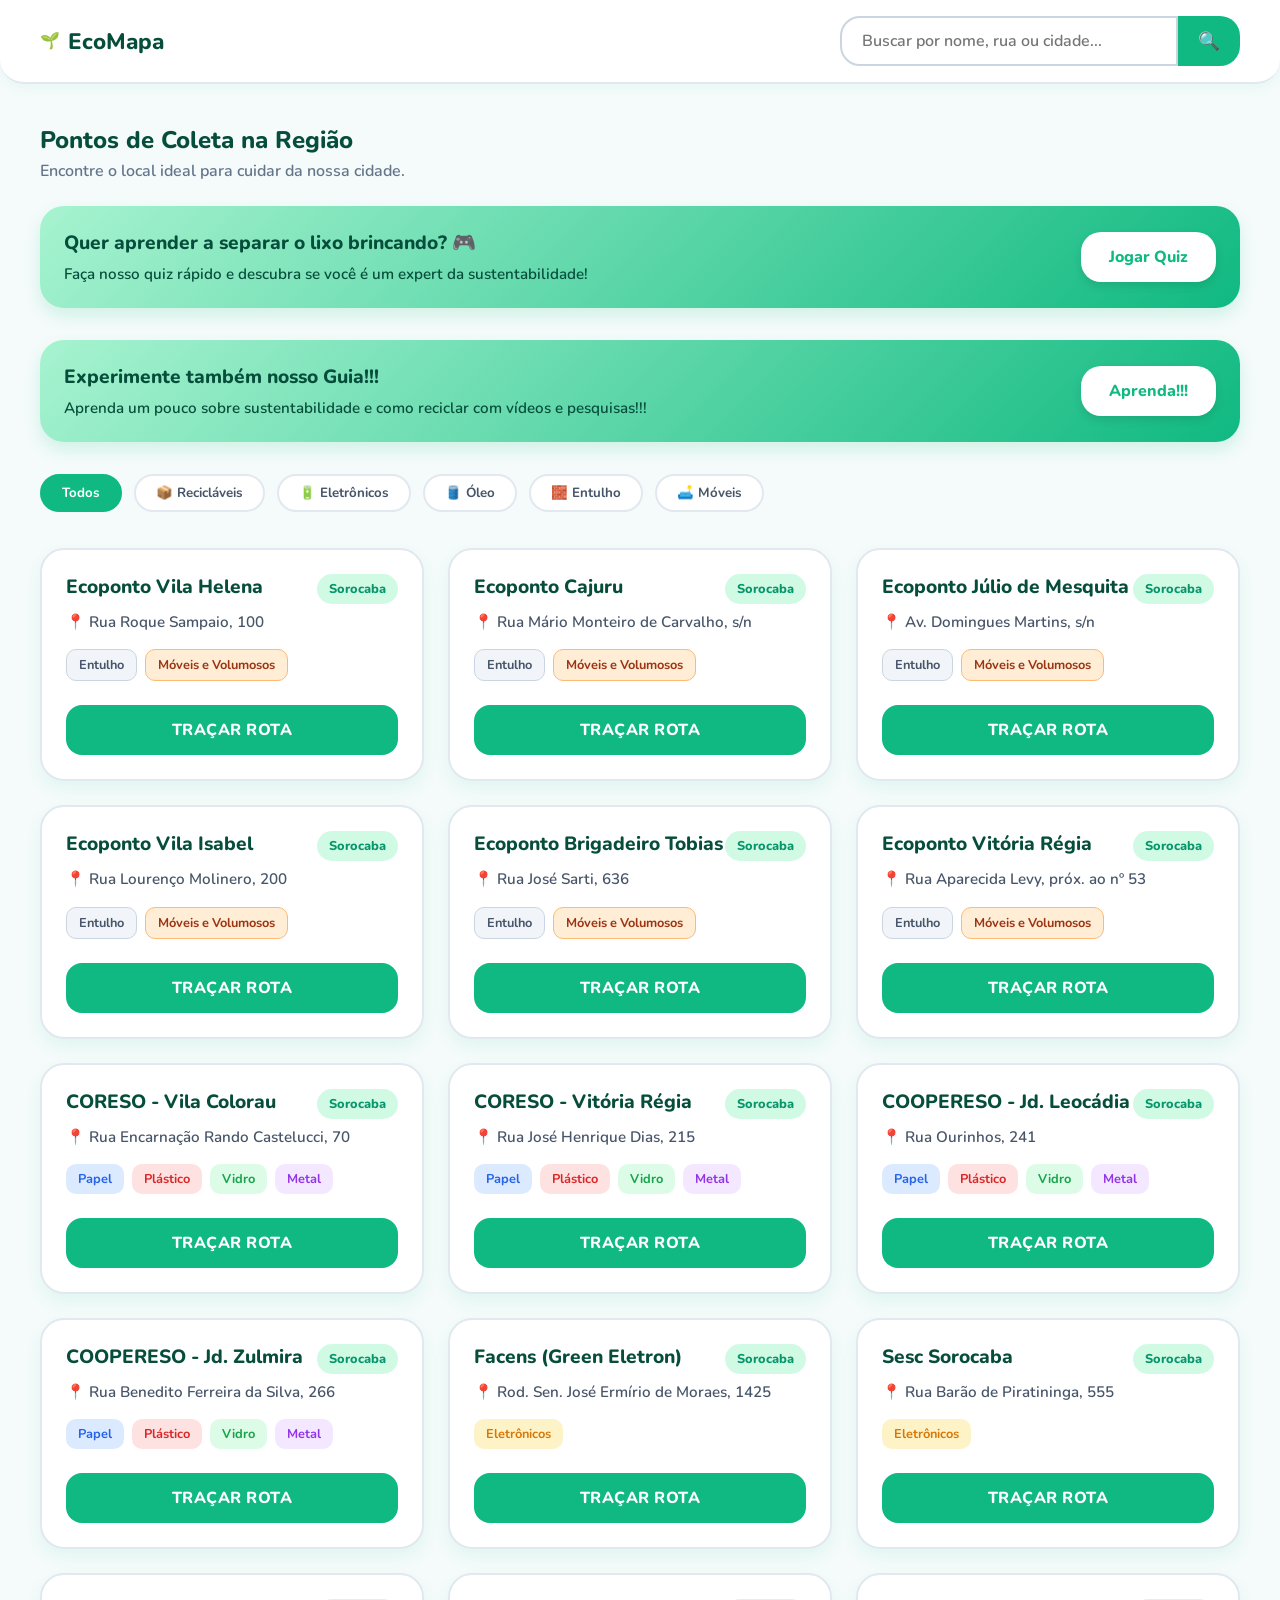
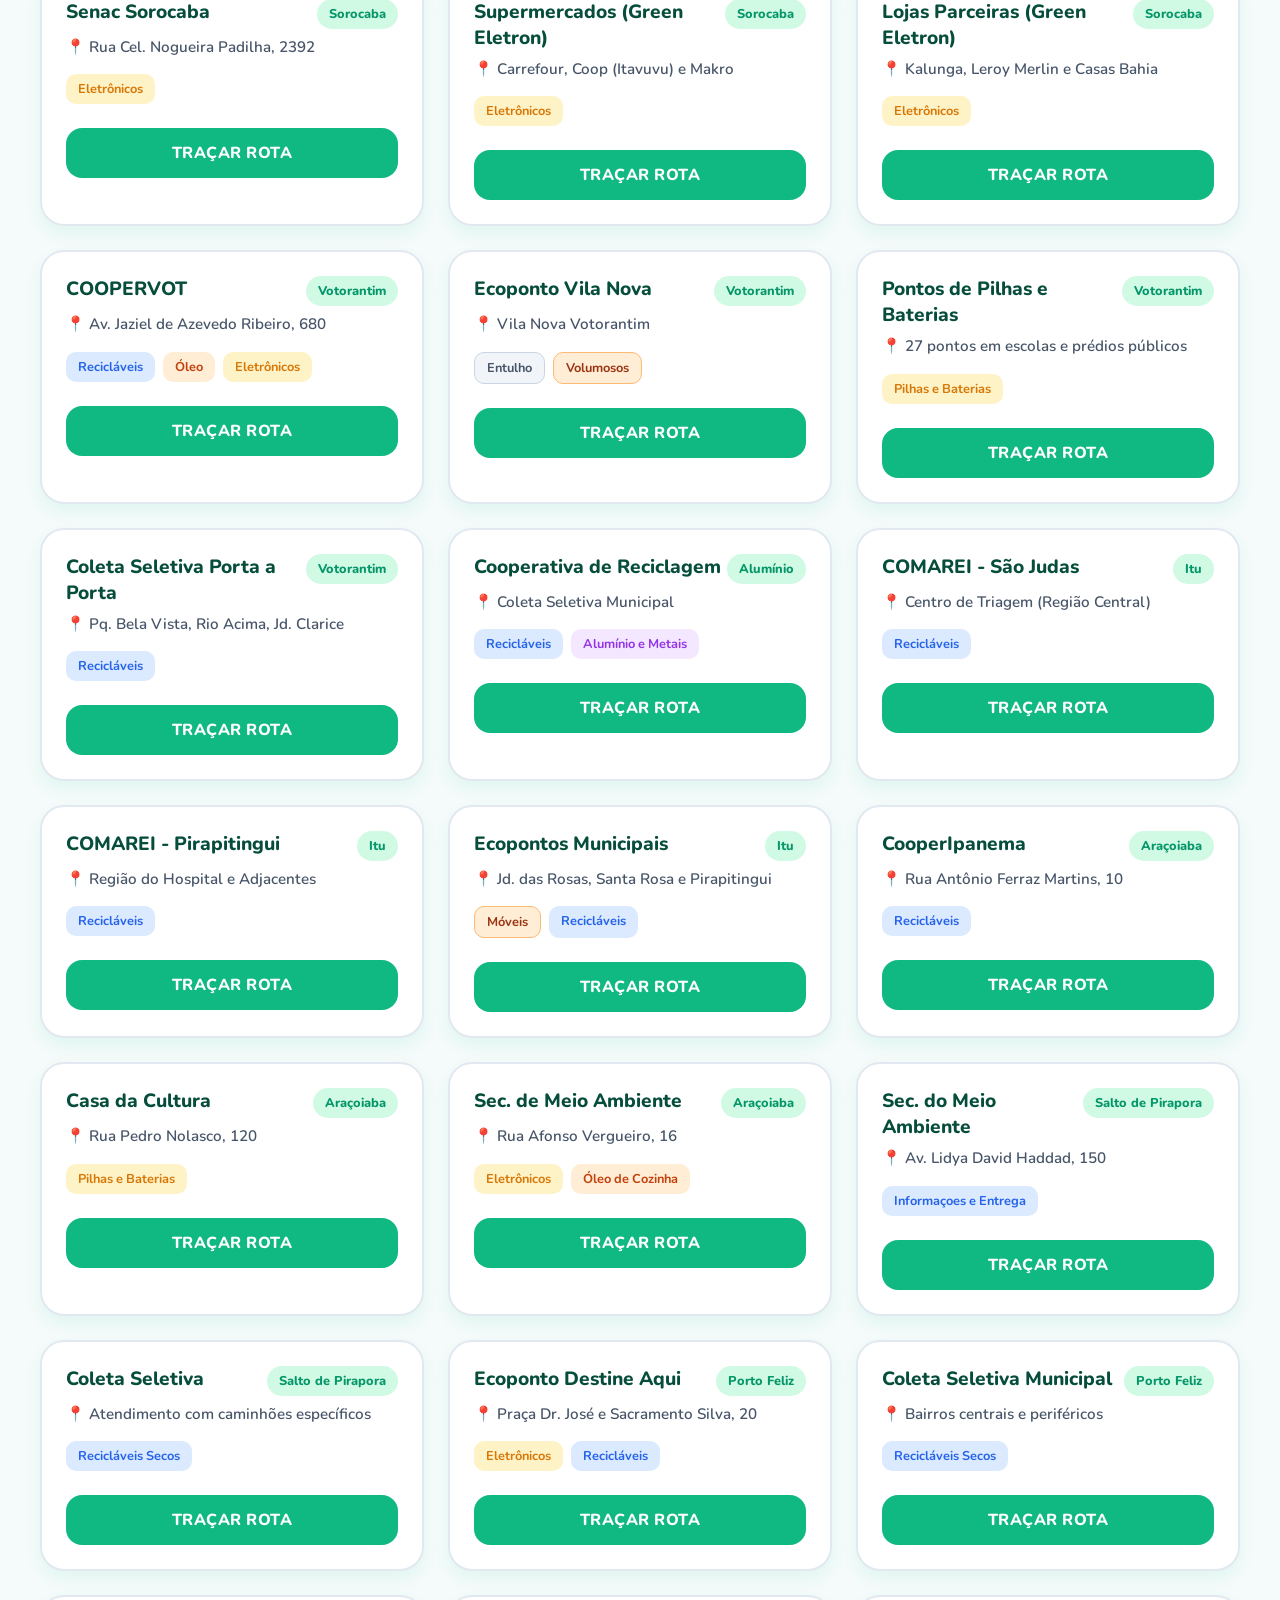
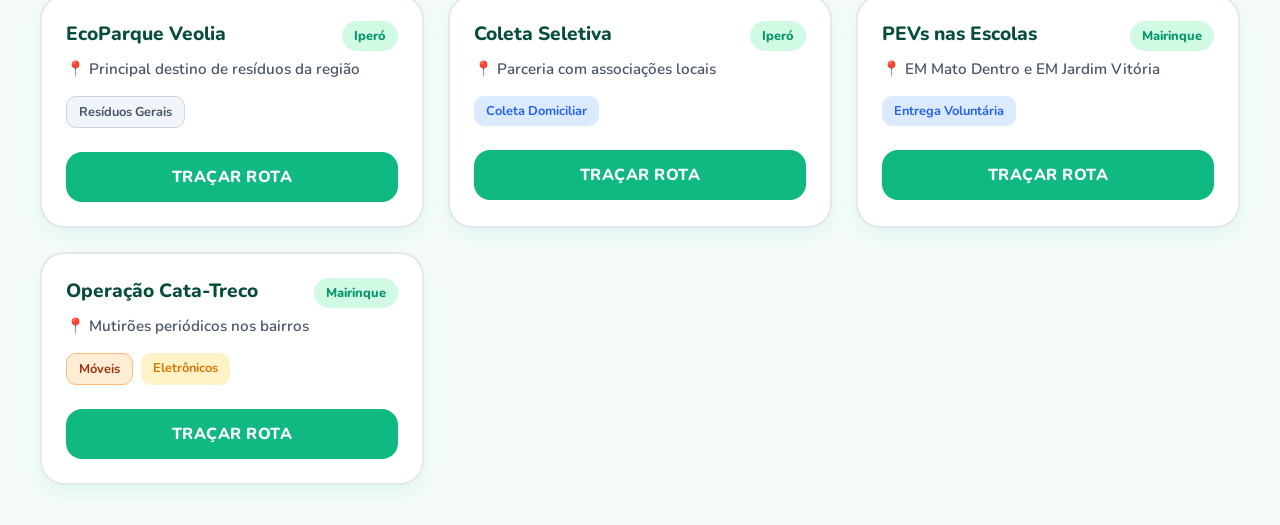
==== commit 93f20524: "nova tela de aprendizado" ====
--- a/index.html
+++ b/index.html
@@ -36,6 +36,14 @@
       <button class="btn-quiz" id="btn-abrir-quiz">Jogar Quiz</button>
     </div>
 
+    <div class="banner-quiz">
+      <div class="texto-quiz">
+        <h3>Experimente também nosso Guia!!!</h3>
+        <p>Aprenda um pouco sobre sustentabilidade e como reciclar com vídeos e pesquisas!!!</p>
+      </div>
+     <a href="./html/aprendizado.html"><button class="btn-quiz" id="btn-abrir-aprendizado">Aprenda!!!</button></a>
+    </div>
+
     <section class="filtros">
       <button class="btn-filtro ativo" data-filter="todos">Todos</button>
       <button class="btn-filtro" data-filter="papel">📦 Recicláveis</button>
